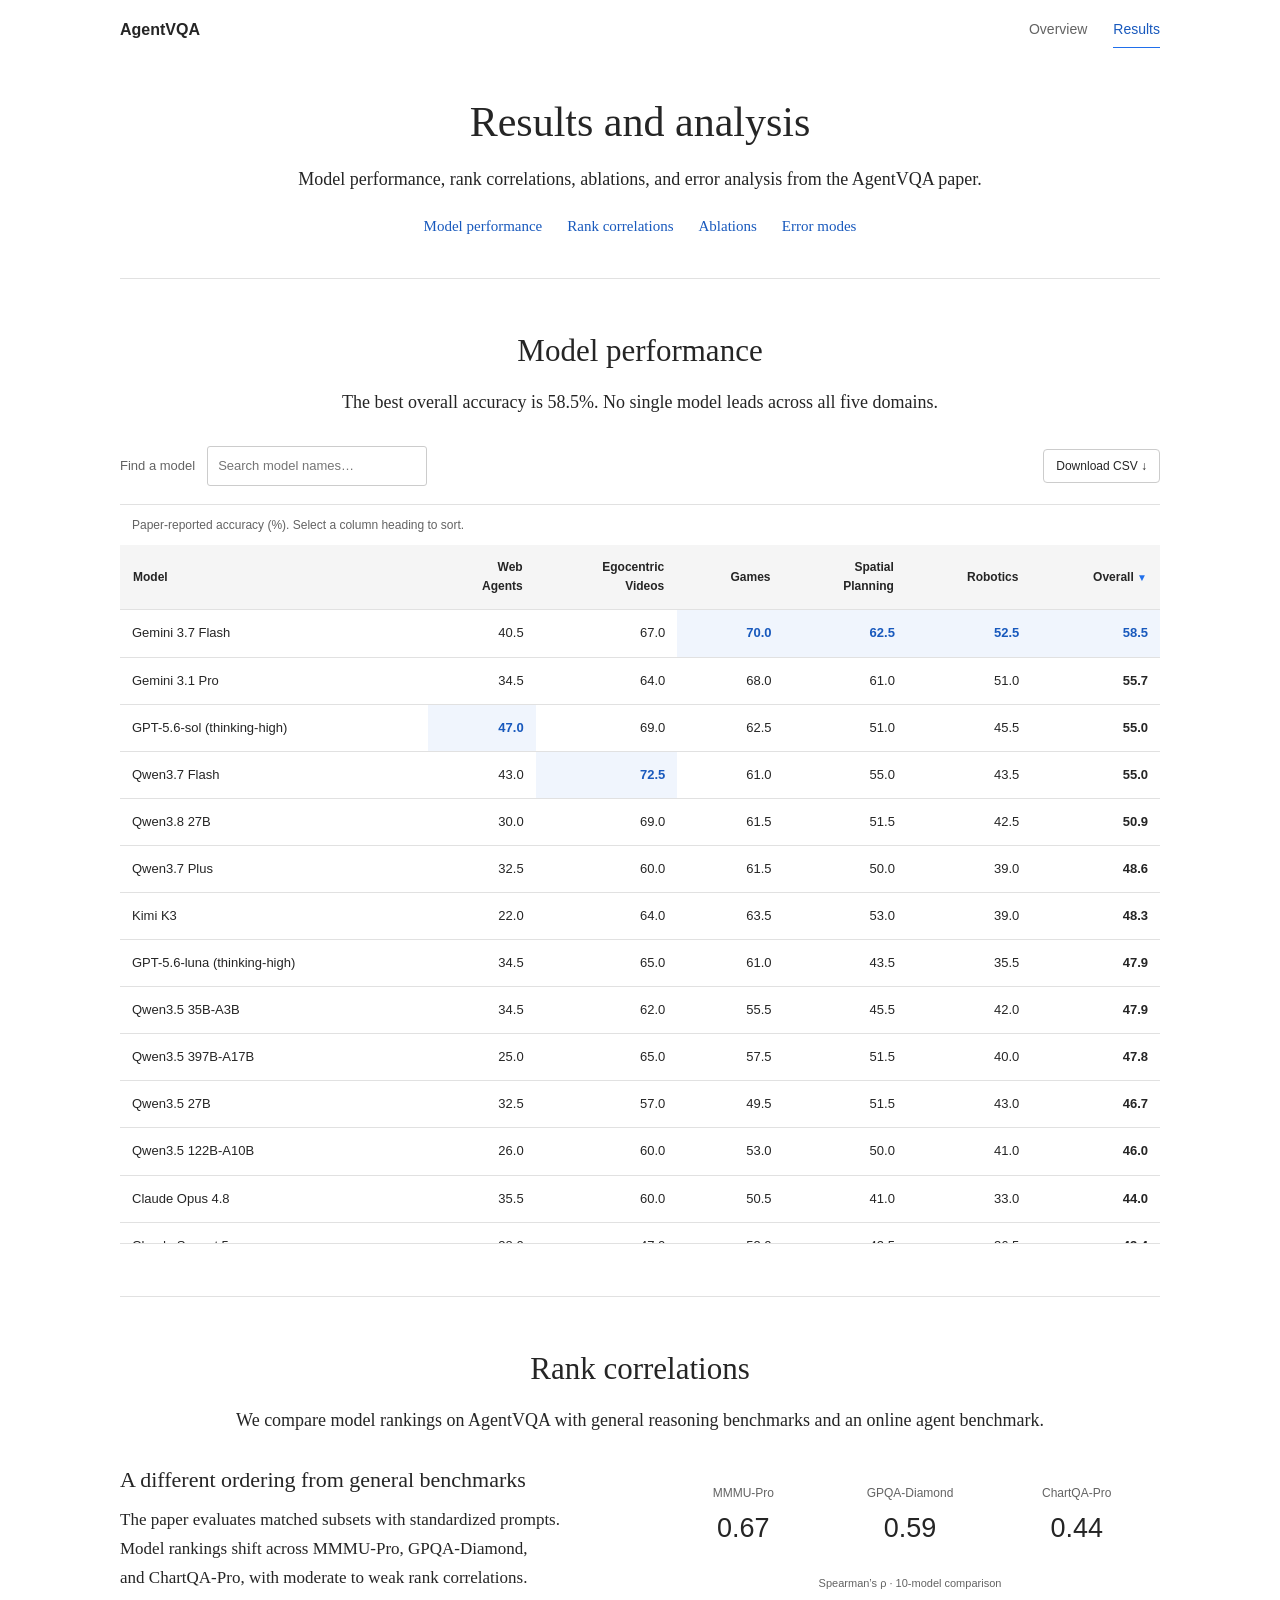
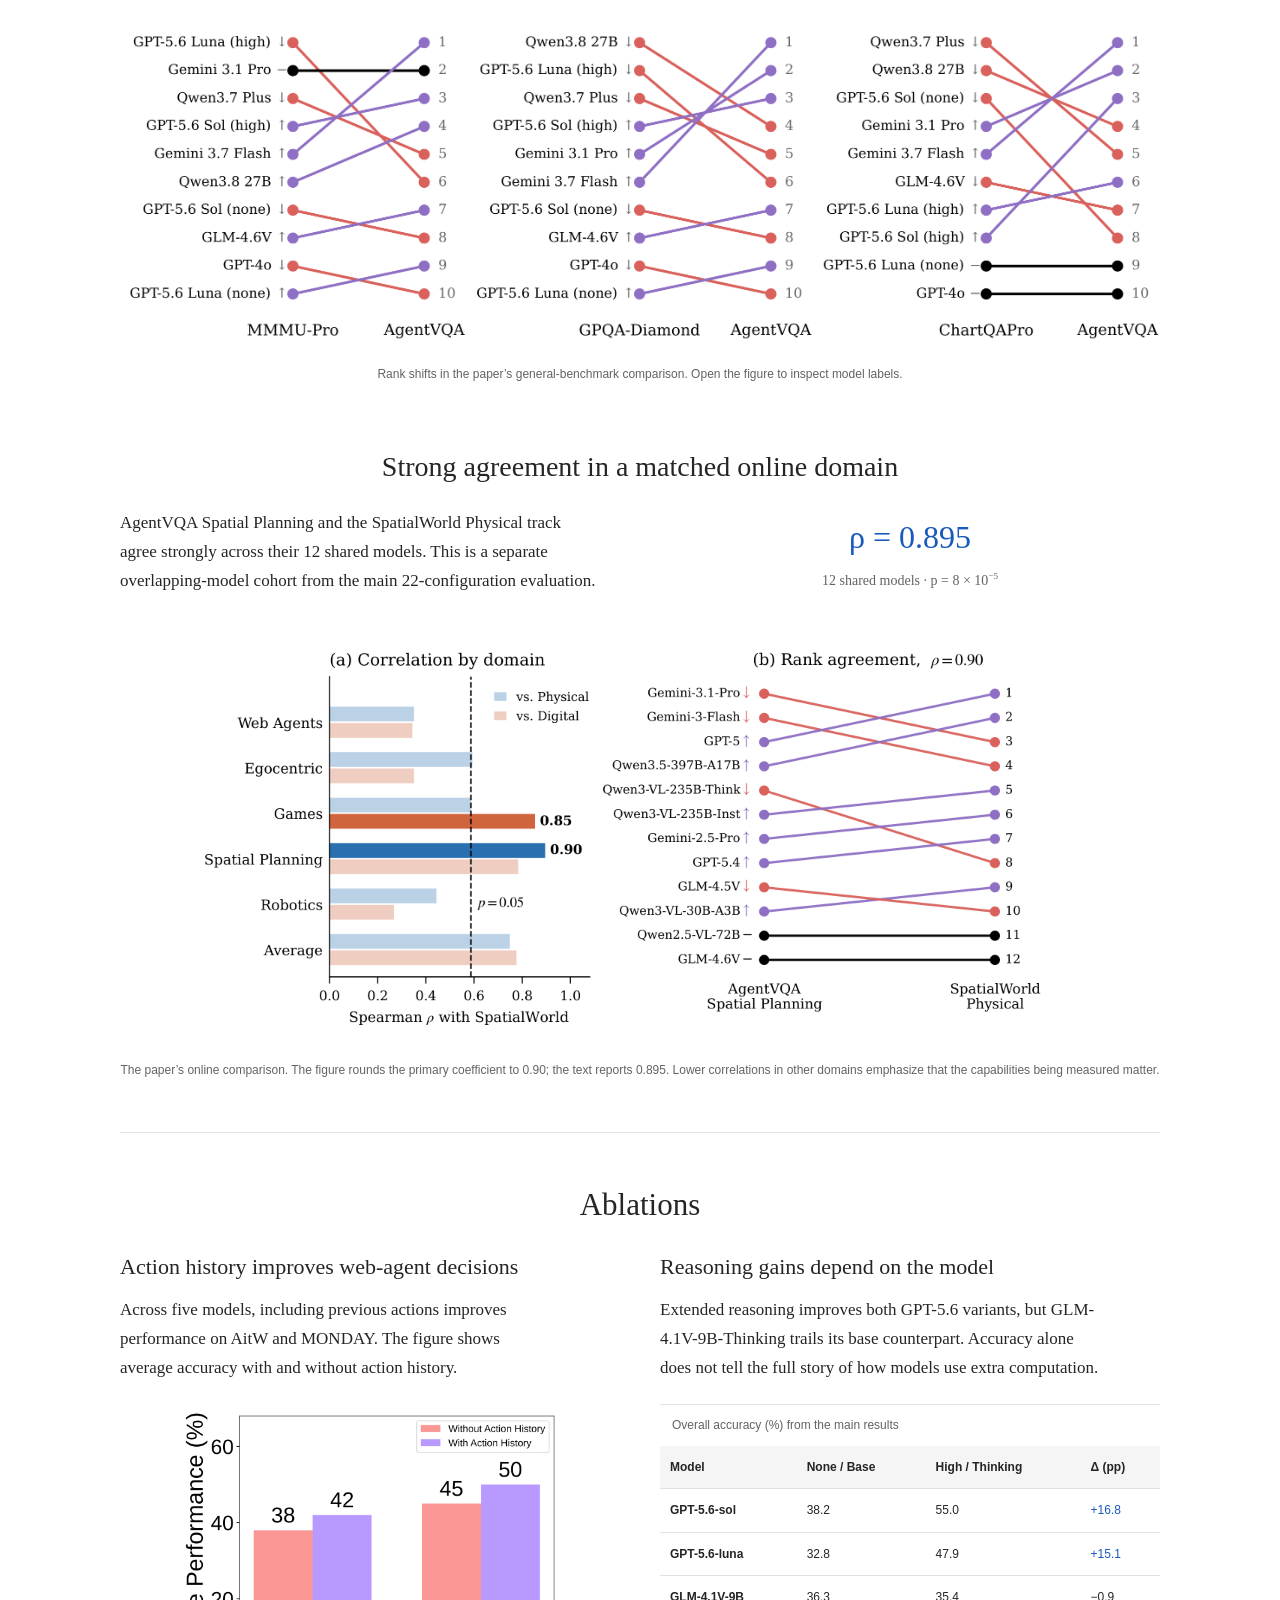
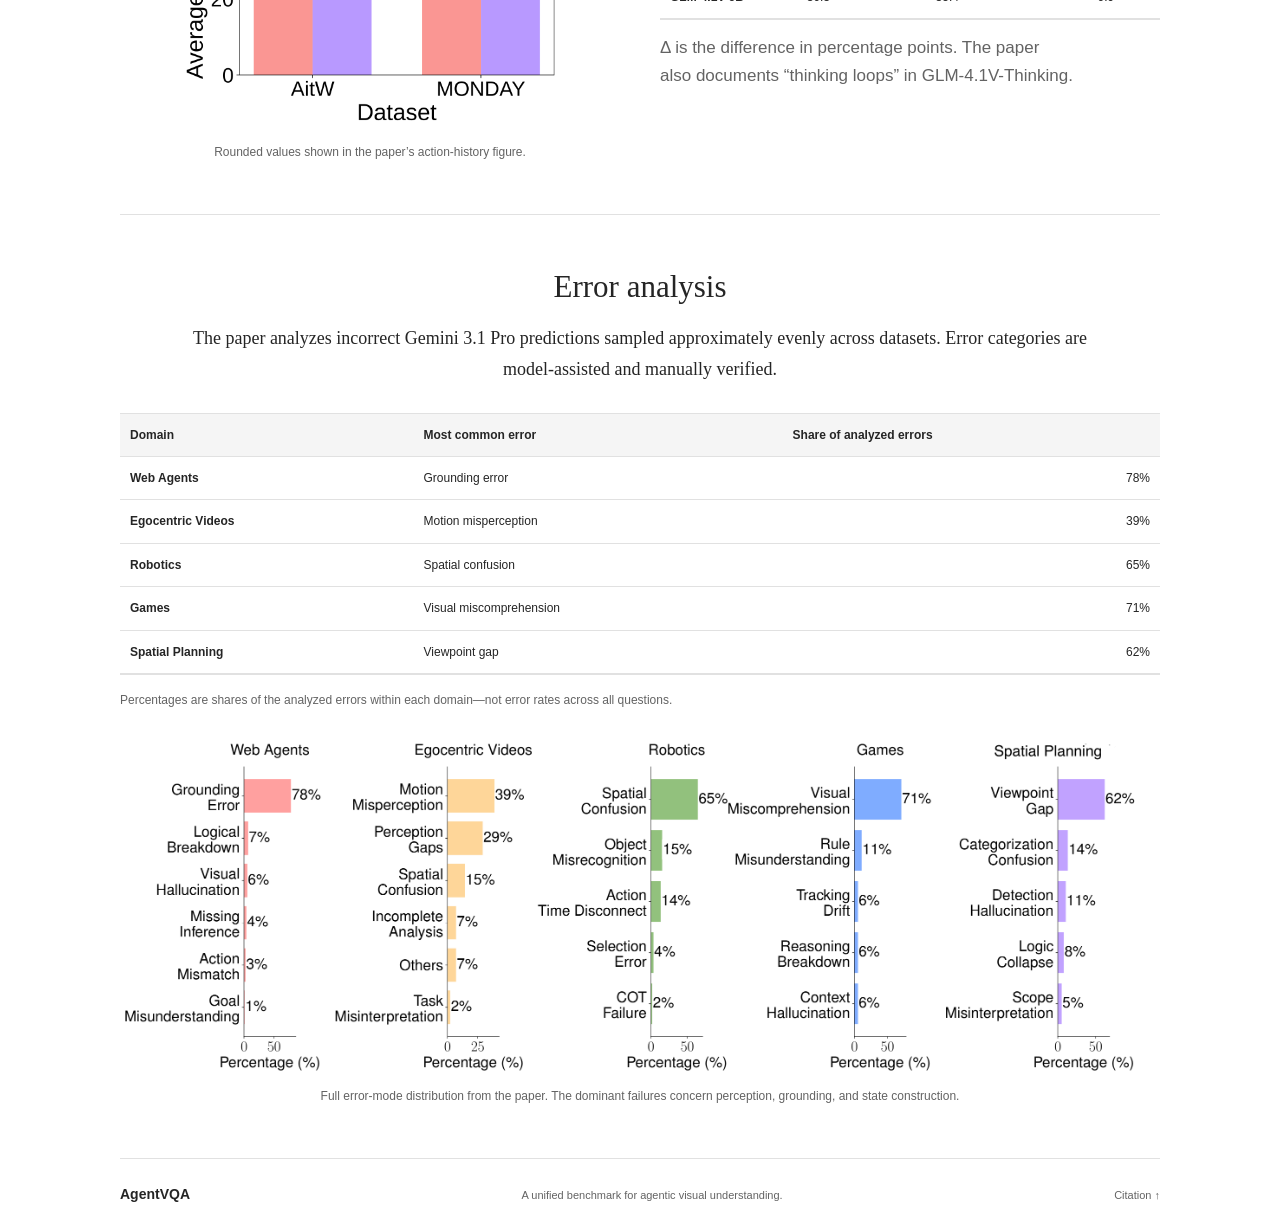
==== docs/results.html @ 4b20f1f4 "Add AgentVQA project website" ====
<!doctype html>
<html lang="en">
<head>
  <meta charset="utf-8">
  <meta name="viewport" content="width=device-width, initial-scale=1">
  <meta name="description" content="AgentVQA paper results: 22 model configurations, five domains, rank correlations with general and online benchmarks, action-history analysis, and error modes.">
  <meta name="theme-color" content="#206feb">
  <meta property="og:title" content="AgentVQA — Results & Analysis">
  <meta property="og:image" content="https://zlab-princeton.github.io/AgentVQA/assets/overview.png">
  <title>Results &amp; Analysis — AgentVQA</title>
  <link rel="canonical" href="https://zlab-princeton.github.io/AgentVQA/results.html">
  <link rel="icon" href="assets/favicon.svg" type="image/svg+xml">
  <link rel="stylesheet" href="styles.css?v=20261020-4">
  <script defer src="data.js?v=20261020-2"></script>
  <script defer src="site.js?v=20261020-2"></script>
</head>
<body>
  <a class="skip-link" href="#main">Skip to content</a>
  <header class="site-header"><div class="nav-shell"><a class="brand" href="./" aria-label="AgentVQA home">AgentVQA</a><nav aria-label="Main navigation"><a href="./">Overview</a><a href="results.html" aria-current="page">Results</a></nav></div></header>
  <main id="main">
    <section class="section-shell results-hero"><h1>Results and analysis</h1><p>Model performance, rank correlations, ablations, and error analysis from the AgentVQA paper.</p><div class="section-jumps"><a href="#performance">Model performance</a><a href="#correlations">Rank correlations</a><a href="#ablations">Ablations</a><a href="#error-modes">Error modes</a></div></section>

    <section id="performance" class="section-shell section-block" aria-labelledby="performance-title">
      <div class="section-heading centered-heading"><h2 id="performance-title">Model performance</h2><p>The best overall accuracy is 58.5%. No single model leads across <span class="text-tail">all five domains.</span></p></div>
      <div class="table-toolbar"><label for="model-search">Find a model <input type="search" id="model-search" placeholder="Search model names…" autocomplete="off"></label><a class="button small" href="assets/results.csv" download>Download CSV ↓</a></div>
      <div class="table-scroll" tabindex="0" role="region" aria-label="Model accuracy table, scroll to see all rows and columns"><table class="results-table"><caption>Paper-reported accuracy (%). Select a column heading to sort.</caption><thead><tr><th scope="col" data-column="model"><button type="button">Model <span class="sort-mark"></span></button></th><th scope="col" data-column="0"><button type="button">Web<br>Agents <span class="sort-mark"></span></button></th><th scope="col" data-column="1"><button type="button">Egocentric<br>Videos <span class="sort-mark"></span></button></th><th scope="col" data-column="2"><button type="button">Games <span class="sort-mark"></span></button></th><th scope="col" data-column="3"><button type="button">Spatial<br>Planning <span class="sort-mark"></span></button></th><th scope="col" data-column="4"><button type="button">Robotics <span class="sort-mark"></span></button></th><th scope="col" data-column="5"><button type="button">Overall <span class="sort-mark"></span></button></th></tr></thead><tbody id="results-body"></tbody></table></div>
      <noscript><p>Download the <a href="assets/results.csv">results CSV</a> to view every model score without JavaScript.</p></noscript>
    </section>

    <section id="correlations" class="tinted-section" aria-labelledby="correlation-title"><div class="section-shell section-block">
      <div class="section-heading centered-heading"><h2 id="correlation-title">Rank correlations</h2><p>We compare model rankings on AgentVQA with general reasoning benchmarks and an <span class="text-tail">online agent benchmark.</span></p></div>
      <div class="correlation-intro"><div><h3>A different ordering from general benchmarks</h3><p>The paper evaluates matched subsets with standardized prompts. Model rankings shift across MMMU-Pro, GPQA-Diamond, and ChartQA-Pro, with moderate to weak rank correlations.</p></div><div class="rho-cards"><div><span>MMMU-Pro</span><strong>0.67</strong></div><div><span>GPQA-Diamond</span><strong>0.59</strong></div><div><span>ChartQA-Pro</span><strong>0.44</strong></div><p>Spearman’s ρ · 10-model comparison</p></div></div>
      <figure class="figure-shell"><a href="assets/correlation-general.png" target="_blank" rel="noopener"><img src="assets/correlation-general.png" alt="Rank comparisons for ten models between AgentVQA and MMMU-Pro, GPQA-Diamond, and ChartQA-Pro." loading="lazy"></a><figcaption>Rank shifts in the paper’s general-benchmark comparison. Open the figure to inspect model labels.</figcaption></figure>
      <div class="online-heading"><h3>Strong agreement in a matched online domain</h3><div><p>AgentVQA Spatial Planning and the SpatialWorld Physical track agree strongly across their 12 shared models. This is a separate overlapping-model cohort from the main 22-configuration evaluation.</p></div><div class="online-stat"><strong>ρ = 0.895</strong><span>12 shared models · p = 8 × 10<sup>−5</sup></span></div></div>
      <figure class="figure-shell online-figure"><a href="assets/correlation-online.png" target="_blank" rel="noopener"><img src="assets/correlation-online.png" alt="Correlations between AgentVQA domains and SpatialWorld Physical and Digital tracks, with model ranks for the matched spatial-planning comparison." loading="lazy"></a><figcaption>The paper’s online comparison. The figure rounds the primary coefficient to 0.90; the text reports 0.895. Lower correlations in other domains emphasize that the capabilities being measured matter.</figcaption></figure>
    </div></section>

    <section id="ablations" class="section-shell section-block" aria-labelledby="ablation-title">
      <div class="section-heading"><h2 id="ablation-title">Ablations</h2></div>
      <div class="ablation-grid"><article><h3>Action history improves web-agent decisions</h3><p>Across five models, including previous actions improves performance on AitW and MONDAY. The figure shows average accuracy with and without action history.</p><figure class="figure-shell history-figure"><a href="assets/action-history.png" target="_blank" rel="noopener"><img src="assets/action-history.png" alt="Action-history ablation: AitW rises from 38 to 42 percent, and MONDAY from 45 to 50 percent, as rounded in the paper figure." loading="lazy"></a><figcaption>Rounded values shown in the paper’s action-history figure.</figcaption></figure></article><article><h3>Reasoning gains depend on the model</h3><p>Extended reasoning improves both GPT-5.6 variants, but GLM-4.1V-9B-Thinking trails its base counterpart. Accuracy alone does not tell the full story of how models use extra computation.</p><div class="table-scroll"><table class="compact-table"><caption>Overall accuracy (%) from the main results</caption><thead><tr><th>Model</th><th>None / Base</th><th>High / Thinking</th><th>Δ (pp)</th></tr></thead><tbody><tr><th>GPT-5.6-sol</th><td>38.2</td><td>55.0</td><td class="delta">+16.8</td></tr><tr><th>GPT-5.6-luna</th><td>32.8</td><td>47.9</td><td class="delta">+15.1</td></tr><tr><th>GLM-4.1V-9B</th><td>36.3</td><td>35.4</td><td>−0.9</td></tr></tbody></table></div><p class="small-note">Δ is the difference in percentage points. The paper also documents “thinking loops” in GLM-4.1V-Thinking.</p></article></div>
    </section>

    <section id="error-modes" class="tinted-section" aria-labelledby="errors-title"><div class="section-shell section-block">
      <div class="section-heading centered-heading"><h2 id="errors-title">Error analysis</h2><p>The paper analyzes incorrect Gemini 3.1 Pro predictions sampled approximately evenly across datasets. Error categories are <span class="text-tail">model-assisted and manually verified.</span></p></div>
      <div class="table-scroll" tabindex="0" role="region" aria-label="Dominant error categories by domain"><table class="compact-table error-table"><thead><tr><th scope="col">Domain</th><th scope="col">Most common error</th><th scope="col">Share of analyzed errors</th></tr></thead><tbody><tr><th scope="row">Web Agents</th><td>Grounding error</td><td>78%</td></tr><tr><th scope="row">Egocentric Videos</th><td>Motion misperception</td><td>39%</td></tr><tr><th scope="row">Robotics</th><td>Spatial confusion</td><td>65%</td></tr><tr><th scope="row">Games</th><td>Visual miscomprehension</td><td>71%</td></tr><tr><th scope="row">Spatial Planning</th><td>Viewpoint gap</td><td>62%</td></tr></tbody></table></div>
      <p class="small-note">Percentages are shares of the analyzed errors within each domain—not error rates across all questions.</p>
      <figure class="figure-shell"><a href="assets/errors.png" target="_blank" rel="noopener"><img src="assets/errors.png" alt="Paper distribution of error categories across Web Agents, Egocentric Videos, Robotics, Games, and Spatial Planning." loading="lazy"></a><figcaption>Full error-mode distribution from the paper. The dominant failures concern perception, grounding, and state construction.</figcaption></figure>
    </div></section>
  </main>
  <footer class="site-footer section-shell"><a class="brand" href="./">AgentVQA</a><p>A unified benchmark for agentic visual understanding.</p><a href="./#citation-title">Citation ↑</a></footer>
</body>
</html>
---- docs/styles.css ----
:root {
  --blue: #206feb;
  --blue-dark: #1859bd;
  --text: #252525;
  --muted: #636363;
  --line: #e1e1e1;
  --pale: #f7f7f7;
  --sans: -apple-system, BlinkMacSystemFont, "Segoe UI", Arial, sans-serif;
  font-family: Georgia, "Times New Roman", serif;
  color: var(--text);
  background: #fff;
  font-synthesis: none;
}
* { box-sizing: border-box; }
html { scroll-behavior: smooth; scroll-padding-top: 24px; }
body { margin: 0; font-size: 18px; line-height: 1.7; }
h1, h2, h3, p, figure { margin: 0; }
h1, h2, h3 { line-height: 1.3; font-weight: 500; }
h1, h2, h3, figcaption { text-wrap: balance; }
p, li, .option-text { text-wrap: pretty; }
.results-hero > p, .correlation-intro p, .online-heading p, .ablation-grid article > p { text-wrap: balance; }
.section-heading > p, .curation-note, .findings-list li { text-wrap: wrap; }
.text-tail { display: inline-block; max-width: 100%; text-wrap: balance; }
h2 { font-size: 31px; }
h3 { font-size: 22px; }
a { color: var(--blue-dark); text-decoration: none; }
a:hover { text-decoration: underline; text-underline-offset: 3px; }
img { display: block; max-width: 100%; height: auto; }
button, input { font: inherit; }
button { cursor: pointer; }
button, input, .button, .site-header, .stats-rail, .example-shell, .domain-controls, .site-footer, table, .small-note, figcaption { font-family: var(--sans); }
button:focus-visible, a:focus-visible, input:focus-visible, summary:focus-visible, [tabindex]:focus-visible { outline: 2px solid var(--blue); outline-offset: 4px; }
sup { font-size: .65em; line-height: 0; }
::selection { background: #dce9fc; }
.section-shell, .nav-shell { width: min(1040px, calc(100% - 48px)); margin-inline: auto; }
.section-block { padding-block: 52px; border-top: 1px solid var(--line); }
.site-header { background: white; }
.nav-shell { height: 60px; display: flex; align-items: center; justify-content: space-between; }
.brand { color: var(--text); font-size: 16px; font-weight: 600; }
nav { display: flex; gap: 26px; }
nav a { color: var(--muted); font-size: 14px; padding-block: 6px; }
nav a[aria-current="page"] { color: var(--blue-dark); border-bottom: 1px solid var(--blue); }
.skip-link { position: fixed; z-index: 100; top: -100px; left: 16px; padding: 8px 16px; background: white; border: 1px solid var(--blue); }
.skip-link:focus { top: 12px; }
.hero { padding-top: 28px; text-align: center; }
.hero h1 { color: var(--blue); font-size: 56px; font-weight: 600; letter-spacing: -.025em; }
.tagline { margin: 10px auto 25px; font-size: 31px; line-height: 1.35; }
.authors { font-size: 18px; }
.authors span, .affiliations span { margin-inline: 9px; color: #999; }
.authors .author-name { display: inline-block; margin: 0; color: var(--text); white-space: nowrap; }
.affiliations { margin-top: 10px; font-size: 15px; color: var(--muted); }
.author-note { margin-top: 5px; font-size: 13px; color: var(--muted); }
.project-links { display: flex; flex-wrap: wrap; justify-content: center; gap: 12px; margin: 25px 0 34px; }
.button { display: inline-flex; align-items: center; justify-content: center; gap: 8px; min-height: 38px; padding: 7px 16px; border: 1px solid #ccc; border-radius: 4px; background: white; color: var(--text); font-size: 14px; line-height: 1.5; }
.button:hover { background: var(--pale); border-color: #aaa; text-decoration: none; }
.button svg { width: 17px; height: 17px; fill: none; stroke: currentColor; stroke-width: 1.6; stroke-linecap: round; stroke-linejoin: round; }
.button.small { min-height: 34px; padding: 6px 12px; font-size: 12px; }
.stats-rail { display: grid; grid-template-columns: repeat(5, minmax(max-content, 1fr)); overflow-x: auto; scrollbar-width: thin; border-block: 1px solid var(--line); padding-block: 20px; }
.stats-rail > div { padding-inline: 15px; }
.stats-rail > div + div { border-left: 1px solid var(--line); }
.stats-rail strong, .stats-rail span, .stats-rail small { display: block; white-space: nowrap; }
.stats-rail strong { font-size: 27px; line-height: 1.3; font-weight: 600; }
.stats-rail span { margin-top: 5px; font-size: 11px; color: var(--muted); }
.accuracy-stat strong { color: var(--blue); }
.accuracy-stat small { margin-top: 3px; font-size: 10px; color: var(--muted); }
.section-heading { margin: 0 0 28px; }
.section-heading h2 { text-align: center; }
.section-heading > p { margin-top: 16px; }
.centered-heading > p { width: 100%; max-width: none; text-align: center; }
.overview-section { border-top: 0; }
.overview-copy { max-width: 880px; margin-inline: auto; }
.overview-copy p + p { margin-top: 18px; }
.figure-shell { margin-top: 28px; }
.figure-shell > a { display: block; }
.figure-shell img { width: 100%; }
.distribution-figure { max-width: 680px; margin: 30px auto 0; }
.pipeline-figure { max-width: 860px; margin-inline: auto; }
figcaption { margin-top: 12px; color: var(--muted); font-size: 12px; line-height: 1.6; text-align: center; }
.paper-details { margin-top: 26px; border-top: 1px solid var(--line); }
.paper-details summary { display: flex; align-items: center; justify-content: space-between; cursor: pointer; padding-block: 14px; font-size: 15px; color: var(--blue-dark); list-style: none; }
.paper-details summary::-webkit-details-marker { display: none; }
.paper-details summary span { font-family: var(--sans); font-size: 22px; font-weight: 400; }
.paper-details[open] summary span { transform: rotate(45deg); }
.paper-details > figure { padding-block: 12px; }
.domain-controls { display: flex; flex-wrap: wrap; gap: 4px 12px; border-bottom: 1px solid var(--line); margin-bottom: 18px; }
.domain-controls button { display: inline-flex; align-items: center; gap: 7px; padding: 10px 6px; border: 0; border-bottom: 2px solid transparent; background: white; color: var(--muted); font-size: 14px; }
.domain-controls button[aria-selected="true"] { color: var(--domain-ink); border-bottom-color: var(--domain-color); }
.domain-controls button:hover { color: var(--domain-ink); }
.domain-dot { width: 6px; height: 6px; border-radius: 50%; background: var(--domain-color); }
.example-shell { border: 1px solid var(--line); border-radius: 4px; background: white; }
.example-topline { display: flex; justify-content: space-between; align-items: center; gap: 12px; padding: 14px 22px; border-bottom: 1px solid var(--line); }
.sample-subset { font-size: 14px; font-weight: 600; color: var(--domain-ink); }
.sample-index { font-size: 12px; color: var(--muted); margin-left: 10px; }
.sample-navigation { display: flex; align-items: center; gap: 12px; color: var(--muted); font-size: 12px; }
.icon-button { width: 34px; height: 34px; padding: 0; border: 1px solid #d6d6d6; border-radius: 3px; color: var(--text); background: white; line-height: 1; }
.icon-button:hover { background: var(--pale); }
.example-grid { display: grid; grid-template-columns: 1fr 1fr; }
.example-visual { min-width: 0; padding: 24px; border-right: 1px solid var(--line); }
.sample-media { --media-height: 430px; display: grid; gap: 14px; min-height: 300px; align-items: center; align-content: center; justify-items: center; }
.sample-media figure, .sample-media a { display: block; width: 100%; min-width: 0; }
.sample-media img { width: 100%; max-height: 430px; object-fit: contain; }
.sample-media.multiple:has(figure:nth-child(3)) { grid-template-columns: 1fr 1fr; }
.sample-media.multiple img { max-height: 270px; }
.sample-media video { width: 100%; max-height: 450px; background: #161616; }
.coordinate-image { position: relative; display: block; width: 100%; max-width: calc(var(--media-height) * var(--image-ratio, 1)); margin-inline: auto; }
.coordinate-overlay { position: absolute; inset: 0; pointer-events: none; }
.coordinate-marker { position: absolute; width: 24px; height: 30px; transform: translate(-50%, -100%); color: #d92d38; }
.coordinate-marker.is-correct { color: #168447; }
.coordinate-marker svg { display: block; width: 100%; height: 100%; overflow: visible; transform-origin: 50% 100%; }
.coordinate-marker path { fill: currentColor; stroke: white; stroke-width: 1.4; stroke-linejoin: round; }
.coordinate-marker text { fill: white; font: 700 12px var(--sans); text-anchor: middle; }
.coordinate-dot { width: 6px; height: 6px; transform: translate(-50%, -50%); border: 1px solid white; border-radius: 50%; background: currentColor; }
.coordinate-region { position: absolute; border: 1px dashed #526478; pointer-events: none; }
.coordinate-detail { margin-top: 4px; }
.coordinate-detail .coordinate-image { max-width: 220px; }
.coordinate-crop { display: block; width: 100%; height: auto; }
.image-label { margin-top: 5px; font-size: 11px; }
.media-caption { margin-top: 18px; color: var(--muted); text-align: center; font-size: 11px; text-wrap: balance; }
.example-content { min-width: 0; padding: 24px; }
.sample-kind { margin-bottom: 14px; color: var(--muted); font-size: 12px; line-height: 1.6; }
.example-content h3 { font-size: 16px; line-height: 1.65; font-weight: 500; white-space: pre-wrap; overflow-wrap: anywhere; }
.sample-context { margin-bottom: 16px; padding-left: 12px; border-left: 2px solid var(--line); color: var(--muted); font-size: 12px; white-space: pre-wrap; }
.sample-context strong { color: var(--text); font-weight: 600; }
.sample-context p { margin-top: 4px; }
.sample-options { display: grid; gap: 7px; margin-top: 20px; }
.option { display: flex; align-items: start; gap: 9px; width: 100%; padding: 10px 12px; border: 1px solid var(--line); border-radius: 3px; font-size: 13px; line-height: 1.5; }
.option-letter { flex: 0 0 21px; width: 21px; line-height: 24px; font-weight: 600; color: var(--muted); }
.option-body { flex: 1; min-width: 0; overflow-wrap: anywhere; }
.option.correct { border-color: var(--domain-color); background: var(--domain-tint); }
.option.correct .option-letter { color: var(--domain-ink); }
.gold-label { display: block; margin-top: 4px; color: var(--domain-ink); font-size: 10px; font-weight: 600; }
.option-predictions { display: flex; flex-wrap: wrap; justify-content: end; gap: 4px; max-width: 60px; flex-shrink: 0; }
.model-badge { position: relative; display: grid; place-items: center; width: 26px; height: 26px; padding: 3px; cursor: help; }
.model-icon { width: 19px; height: 19px; object-fit: contain; }
.model-tooltip { position: absolute; z-index: 25; bottom: calc(100% + 6px); right: -5px; width: max-content; max-width: 210px; padding: 6px 9px; background: #303030; color: white; font-size: 10px; line-height: 1.6; opacity: 0; visibility: hidden; pointer-events: none; }
.model-badge:hover .model-tooltip, .model-badge:focus .model-tooltip { opacity: 1; visibility: visible; }
.answer-actions { display: flex; flex-wrap: wrap; justify-content: space-between; align-items: center; gap: 12px; margin-top: 20px; }
.answer-actions .button, .text-link { font-size: 12px; }
.answer-feedback { min-height: 22px; margin-top: 12px; font-size: 12px; color: var(--muted); }
.prediction-legend { display: flex; flex-wrap: wrap; align-items: center; gap: 12px 20px; border-top: 1px solid var(--line); padding: 16px 22px; }
.prediction-legend > p { font-size: 11px; color: var(--muted); }
#model-legend { display: flex; flex-wrap: wrap; gap: 10px 22px; }
.legend-model { display: inline-flex; align-items: center; gap: 7px; color: var(--muted); font-size: 11px; }
.legend-model .model-icon { width: 17px; height: 17px; }
.gallery-stage { width: 100%; }
.gallery-controls { display: flex; align-items: center; justify-content: center; gap: 18px; font-size: 12px; color: var(--muted); }
.gallery-thumbnails { display: flex; gap: 8px; max-width: 100%; overflow-x: auto; padding: 4px; }
.gallery-thumbnails button { padding: 2px; width: 78px; flex: 0 0 78px; background: white; border: 1px solid transparent; }
.gallery-thumbnails button[aria-pressed="true"] { border-color: var(--domain-color); }
.gallery-thumbnails button img { width: 100%; height: 50px; object-fit: cover; }
.gallery-thumbnails button span { display: block; font-size: 10px; color: var(--muted); }
.game-context { margin-bottom: 16px; padding-bottom: 12px; border-bottom: 1px solid var(--line); }
.game-context summary { cursor: pointer; font-size: 12px; color: var(--domain-ink); }
.game-context p { margin-top: 10px; font-size: 12px; color: var(--muted); white-space: pre-wrap; }
.small-note { margin-top: 16px; color: var(--muted); font-size: 12px; line-height: 1.6; }
.curation-note { margin: 24px 0 0; }
.findings-list { margin: 0; padding-left: 22px; }
.findings-list li + li { margin-top: 13px; }
.citation-shell { position: relative; padding: 45px 22px 22px; background: var(--pale); border-radius: 3px; }
.citation-shell pre { margin: 0; overflow-x: auto; font-family: "SFMono-Regular", Consolas, "Liberation Mono", monospace; font-size: 12px; line-height: 1.8; }
.copy-button { position: absolute; right: 12px; top: 10px; padding: 4px 8px; border: 1px solid #d6d6d6; border-radius: 3px; background: white; color: var(--muted); font-size: 11px; }
.site-footer { display: flex; align-items: center; justify-content: space-between; gap: 20px; border-top: 1px solid var(--line); padding-block: 24px; }
.site-footer p, .site-footer > a:last-child { color: var(--muted); font-size: 11px; }
.site-footer .brand { font-size: 14px; }
.results-hero { padding-block: 35px 38px; text-align: center; }
.results-hero h1 { font-size: 42px; }
.results-hero > p { margin-top: 14px; }
.section-jumps { display: flex; flex-wrap: wrap; justify-content: center; gap: 12px 25px; margin-top: 20px; font-size: 15px; }
.table-toolbar { display: flex; justify-content: space-between; align-items: center; gap: 20px; margin-bottom: 18px; font-family: var(--sans); }
.table-toolbar label { display: flex; align-items: center; gap: 12px; font-size: 13px; color: var(--muted); }
input[type="search"] { min-width: 220px; padding: 8px 10px; border: 1px solid #ccc; border-radius: 3px; background: white; color: var(--text); font-size: 13px; }
.table-scroll { overflow: auto; border-block: 1px solid var(--line); }
#performance > .table-scroll { max-height: 740px; }
table { width: 100%; border-collapse: separate; border-spacing: 0; font-variant-numeric: tabular-nums; }
caption { padding: 10px 12px; text-align: left; color: var(--muted); font-size: 12px; }
.results-table th { position: sticky; top: 0; z-index: 1; background: #f5f5f5; }
.results-table th button { width: 100%; padding: 12px; border: none; background: transparent; color: var(--text); font-size: 12px; line-height: 1.6; font-weight: 600; text-align: right; white-space: nowrap; }
.results-table th:first-child button { text-align: left; }
.sort-mark { font-size: 10px; color: var(--blue); }
.results-table td { padding: 12px; text-align: right; font-size: 13px; white-space: nowrap; border-top: 1px solid var(--line); }
.results-table td:first-child { text-align: left; }
.results-table td:last-child { font-weight: 600; }
.results-table tr:hover td { background: #fafafa; }
.results-table td.best { color: var(--blue-dark); font-weight: 700; background: #f0f5fd; }
.correlation-intro, .online-heading { display: grid; grid-template-columns: 1fr 1fr; gap: 40px; align-items: center; margin-block: 30px; }
.correlation-intro p, .online-heading p { margin-top: 12px; font-size: 17px; }
.rho-cards { display: grid; grid-template-columns: repeat(3, 1fr); font-family: var(--sans); text-align: center; }
.rho-cards > div { padding: 10px; }
.rho-cards span { font-size: 12px; color: var(--muted); }
.rho-cards strong { display: block; font-size: 27px; font-weight: 500; }
.rho-cards p { grid-column: 1 / -1; font-size: 11px; color: var(--muted); }
.online-heading { margin-top: 64px; row-gap: 24px; }
.online-heading > h3 { grid-column: 1 / -1; text-align: center; font-size: 28px; }
.online-heading p { margin-top: 0; }
.online-stat { text-align: center; }
.online-stat strong { display: block; color: var(--blue-dark); font-size: 32px; font-weight: 500; }
.online-stat span { font-size: 14px; color: var(--muted); }
.online-figure img { max-width: 900px; margin-inline: auto; }
.ablation-grid { display: grid; grid-template-columns: 1fr 1fr; gap: 40px; }
.ablation-grid > article { min-width: 0; }
.ablation-grid > article > p { font-size: 17px; margin-block: 14px 22px; }
.history-figure img { max-width: 380px; margin-inline: auto; }
.compact-table th, .compact-table td { padding: 11px 10px; font-size: 12px; text-align: left; border-bottom: 1px solid var(--line); white-space: nowrap; }
.compact-table th { font-weight: 600; }
.compact-table thead { background: #f5f5f5; }
.error-table td:last-child { text-align: right; }
.delta { color: var(--blue-dark); }
#error-modes .figure-shell { margin-top: 30px; }
@media (max-width: 850px) {
  .example-grid { grid-template-columns: 1fr; }
  .example-visual { border-right: 0; border-bottom: 1px solid var(--line); }
  .sample-media { --media-height: 390px; min-height: 240px; }
  .sample-media.multiple { grid-template-columns: 1fr 1fr; }
  .sample-media img, .sample-media video { max-height: 390px; }
  .correlation-intro, .online-heading, .ablation-grid { gap: 25px; }
}
@media (max-width: 640px) {
  body { font-size: 17px; }
  .section-shell, .nav-shell { width: calc(100% - 32px); }
  .nav-shell { height: 52px; }
  .brand { font-size: 14px; }
  nav { gap: 20px; }
  nav a { font-size: 13px; }
  .hero { padding-top: 24px; }
  .hero h1 { font-size: 44px; }
  .tagline { margin-top: 8px; font-size: 25px; }
  .authors { font-size: 15px; line-height: 1.9; }
  .authors span, .affiliations span { margin-inline: 4px; }
  .affiliations { font-size: 13px; }
  .author-note { font-size: 11px; }
  .project-links { gap: 10px; margin-block: 22px 28px; }
  .project-links .button { padding-inline: 13px; font-size: 13px; }
  .stats-rail > div { padding-inline: 14px; }
  .stats-rail strong { font-size: 25px; }
  .stats-rail span { font-size: 10px; }
  .section-block { padding-block: 36px; }
  h2 { font-size: 27px; }
  h3 { font-size: 21px; }
  .domain-controls { gap: 3px 9px; }
  .domain-controls button { font-size: 12px; padding-inline: 3px; }
  .example-topline { padding: 12px; gap: 8px; }
  .sample-subset { font-size: 12px; }
  .sample-index { font-size: 10px; margin-left: 7px; }
  .sample-navigation { gap: 7px; font-size: 11px; }
  .icon-button { width: 30px; height: 30px; }
  .example-visual, .example-content { padding: 18px 14px; }
  .sample-media { min-height: 210px; }
  .sample-media.multiple { grid-template-columns: 1fr; }
  .sample-media.multiple:has(figure:nth-child(3)) { grid-template-columns: 1fr 1fr; }
  .example-content h3 { font-size: 15px; }
  .option { padding: 9px 8px; gap: 6px; font-size: 12px; }
  .option-predictions { max-width: 52px; }
  .model-badge { width: 24px; height: 24px; }
  .model-icon { width: 17px; height: 17px; }
  .prediction-legend { padding: 14px; }
  #model-legend { gap: 9px 14px; }
  .legend-model { font-size: 10px; }
  .citation-shell { padding-inline: 14px; }
  .citation-shell pre { font-size: 11px; }
  .site-footer { flex-direction: column; align-items: start; gap: 9px; }
  .results-hero { padding-block: 30px; }
  .results-hero h1 { font-size: 34px; }
  .section-jumps { gap: 8px 18px; font-size: 14px; }
  .table-toolbar { gap: 10px; align-items: end; }
  .table-toolbar label { display: block; min-width: 0; flex: 1; font-size: 12px; }
  input[type="search"] { min-width: 0; width: 100%; margin-top: 6px; }
  .table-toolbar .button { padding-inline: 9px; font-size: 11px; }
  .correlation-intro, .online-heading, .ablation-grid { grid-template-columns: 1fr; }
  .online-heading { margin-top: 48px; }
  .online-heading > h3 { font-size: 24px; }
  .online-stat { text-align: left; }
}
@media (prefers-reduced-motion: reduce) { html { scroll-behavior: auto; } }
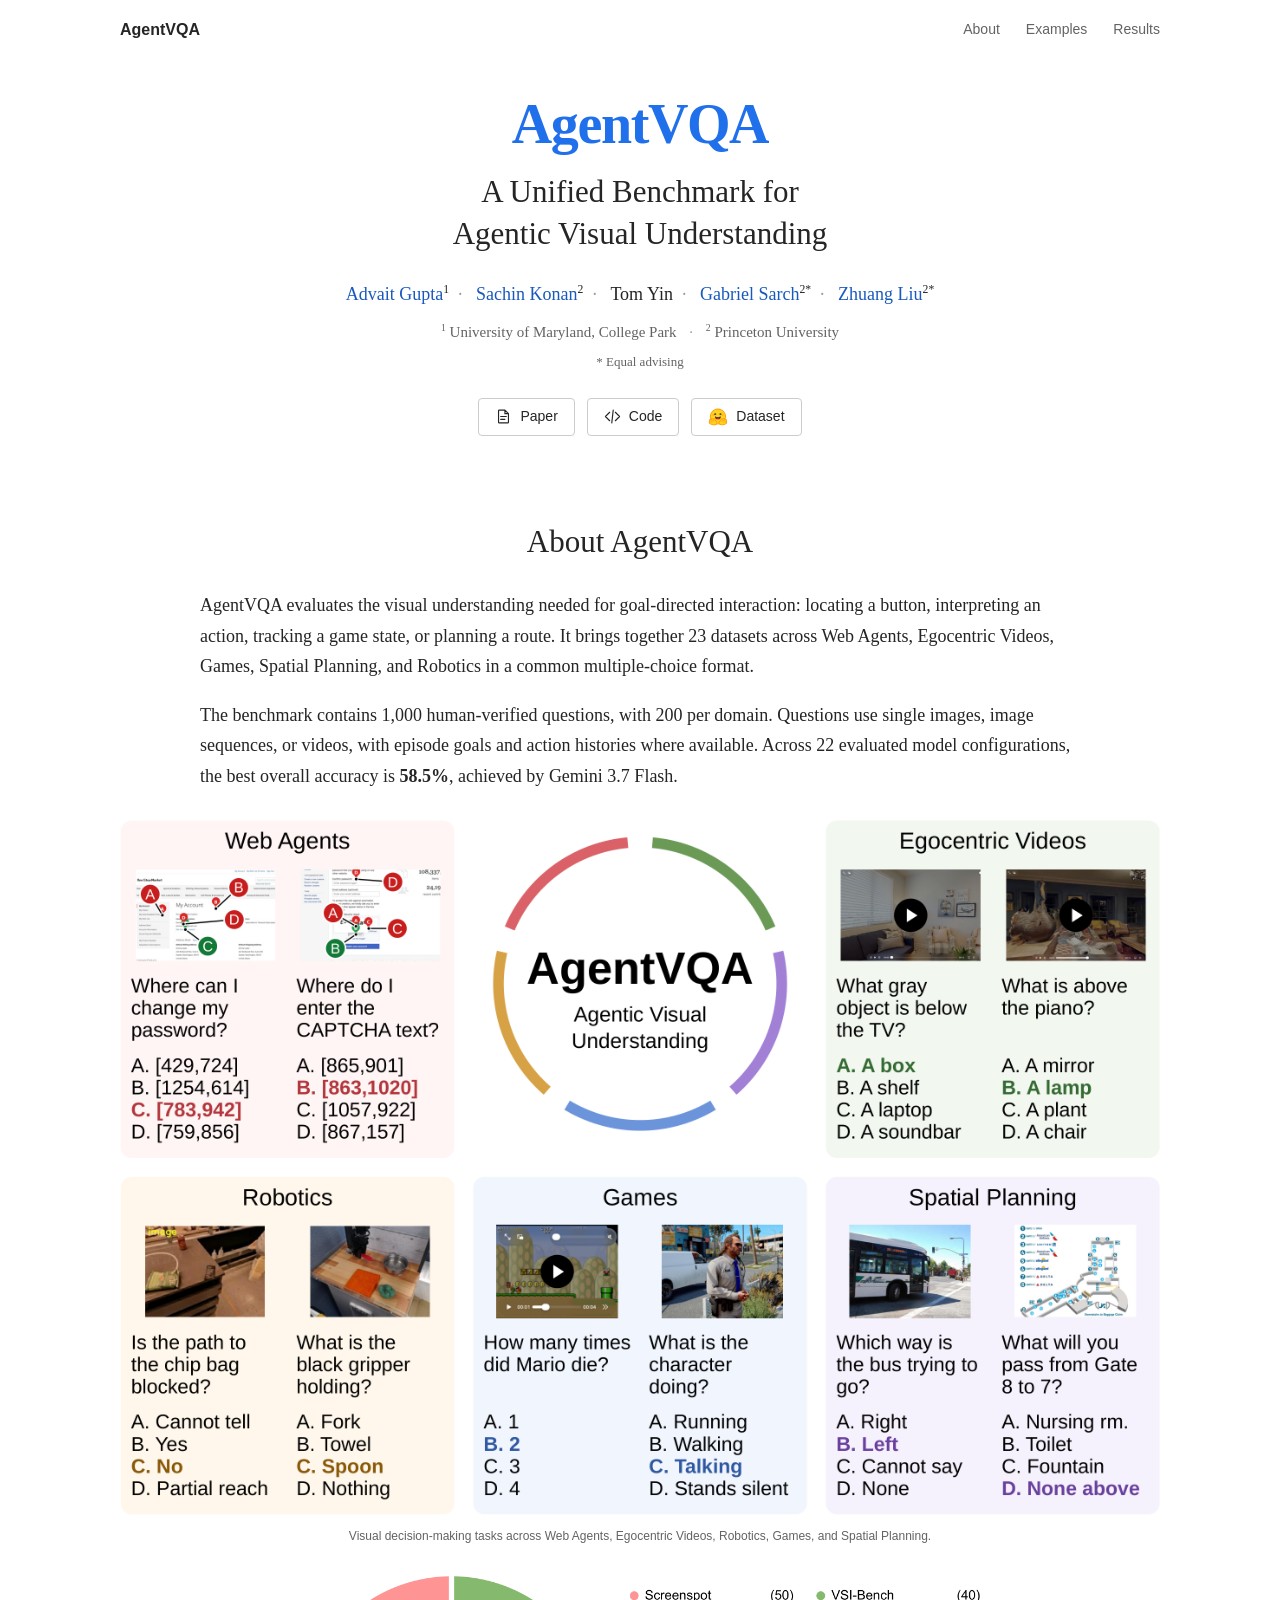
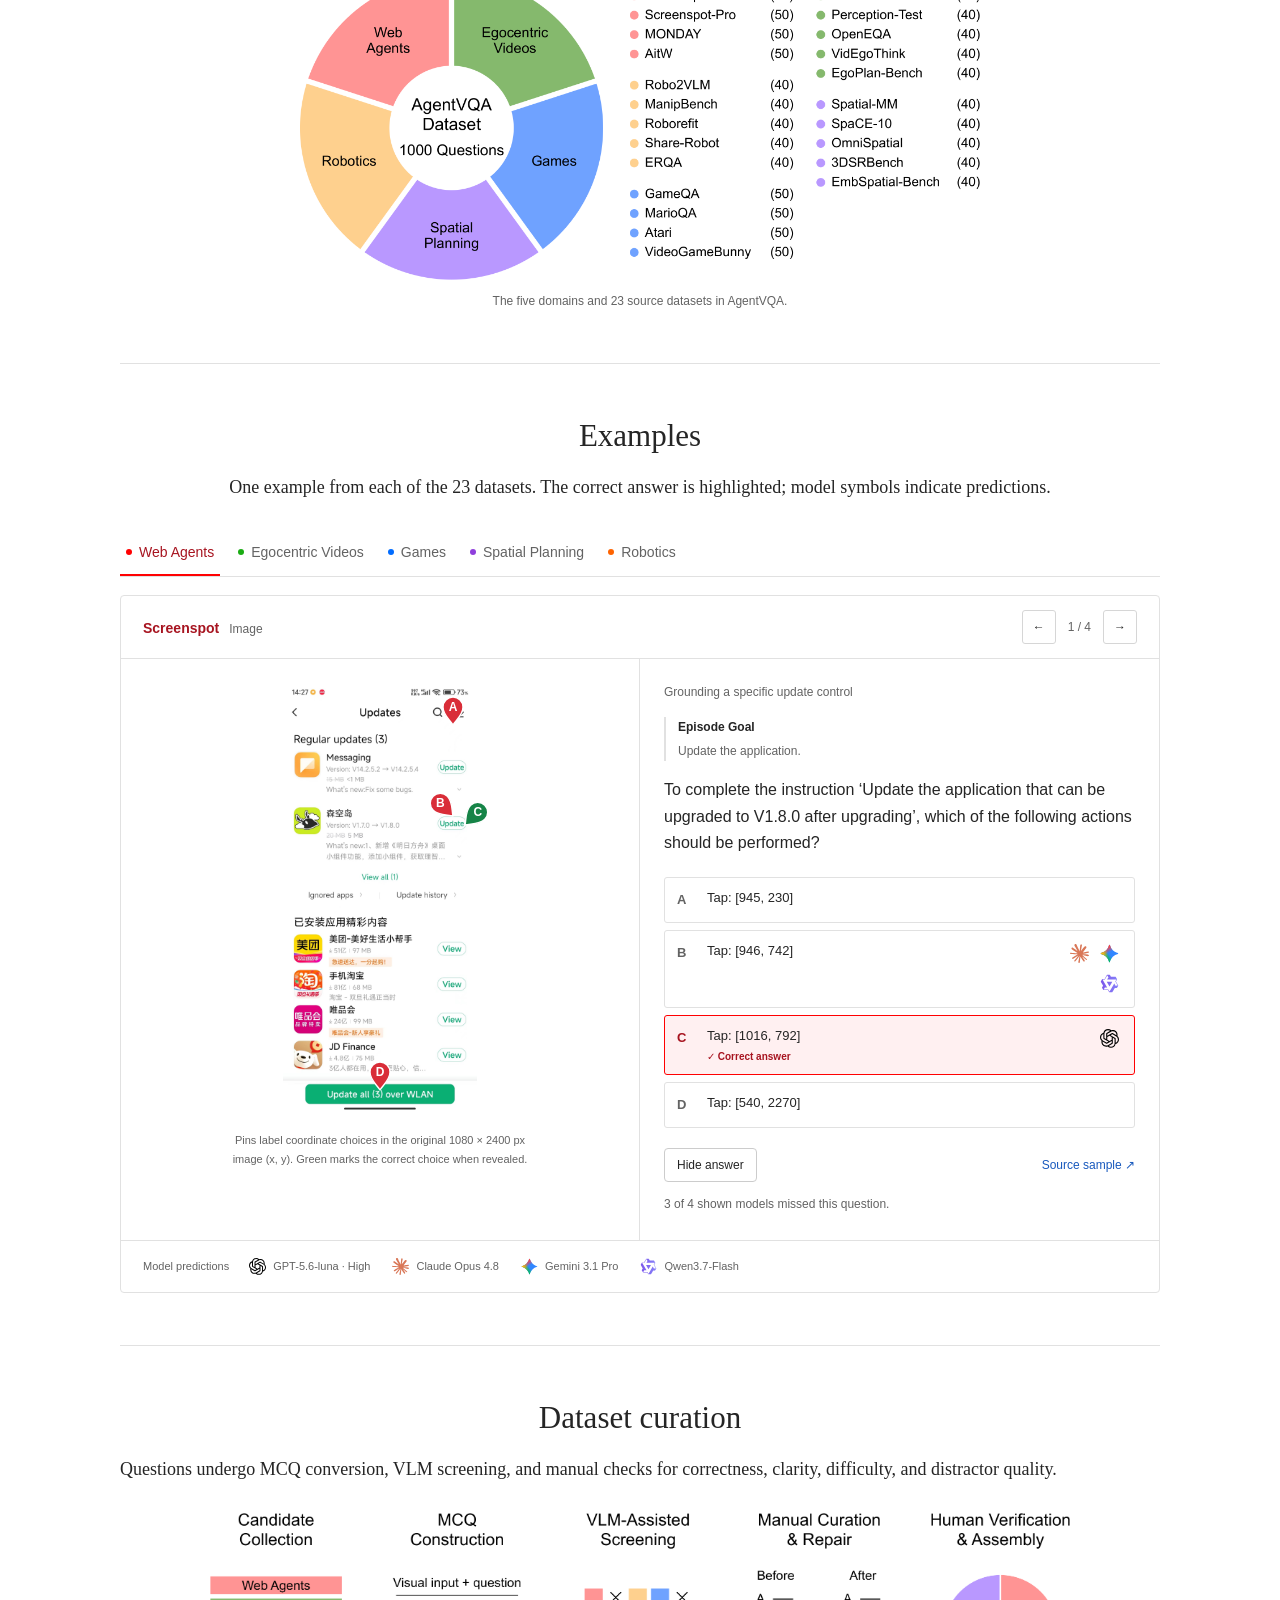
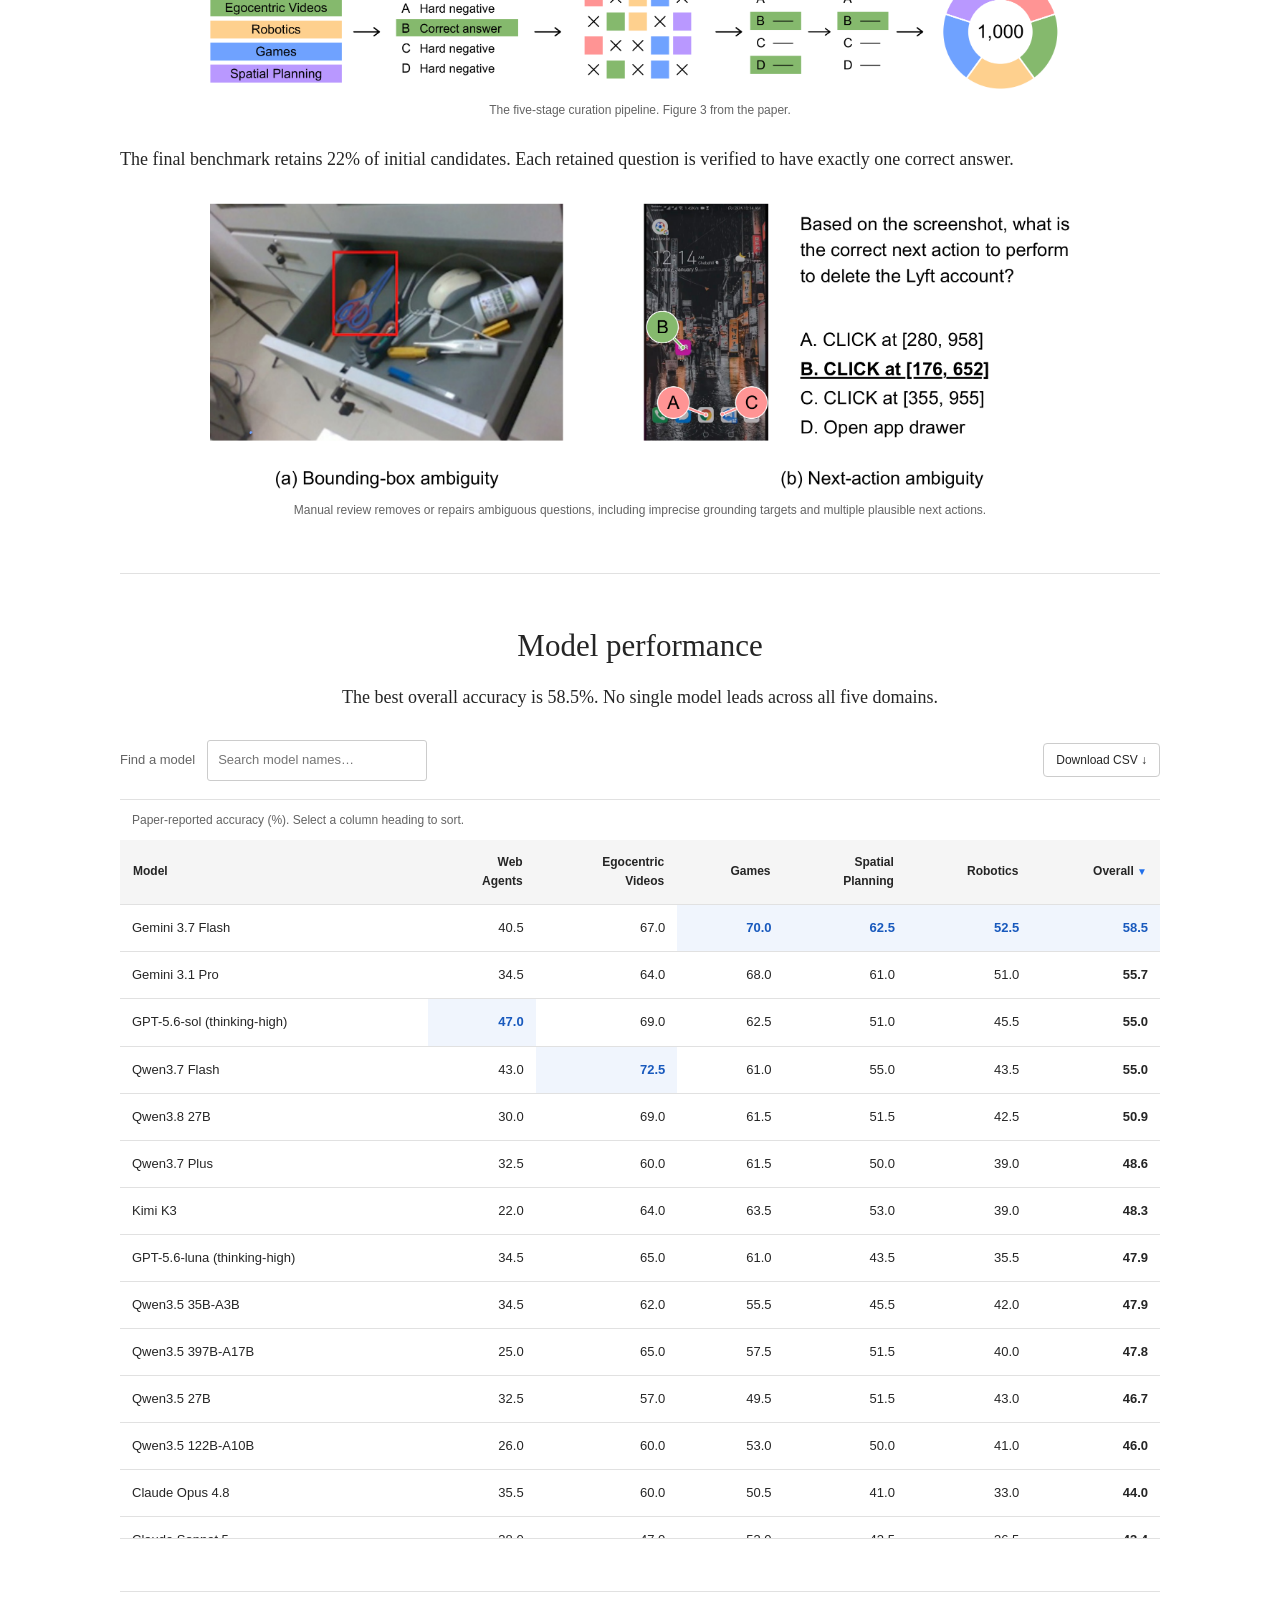
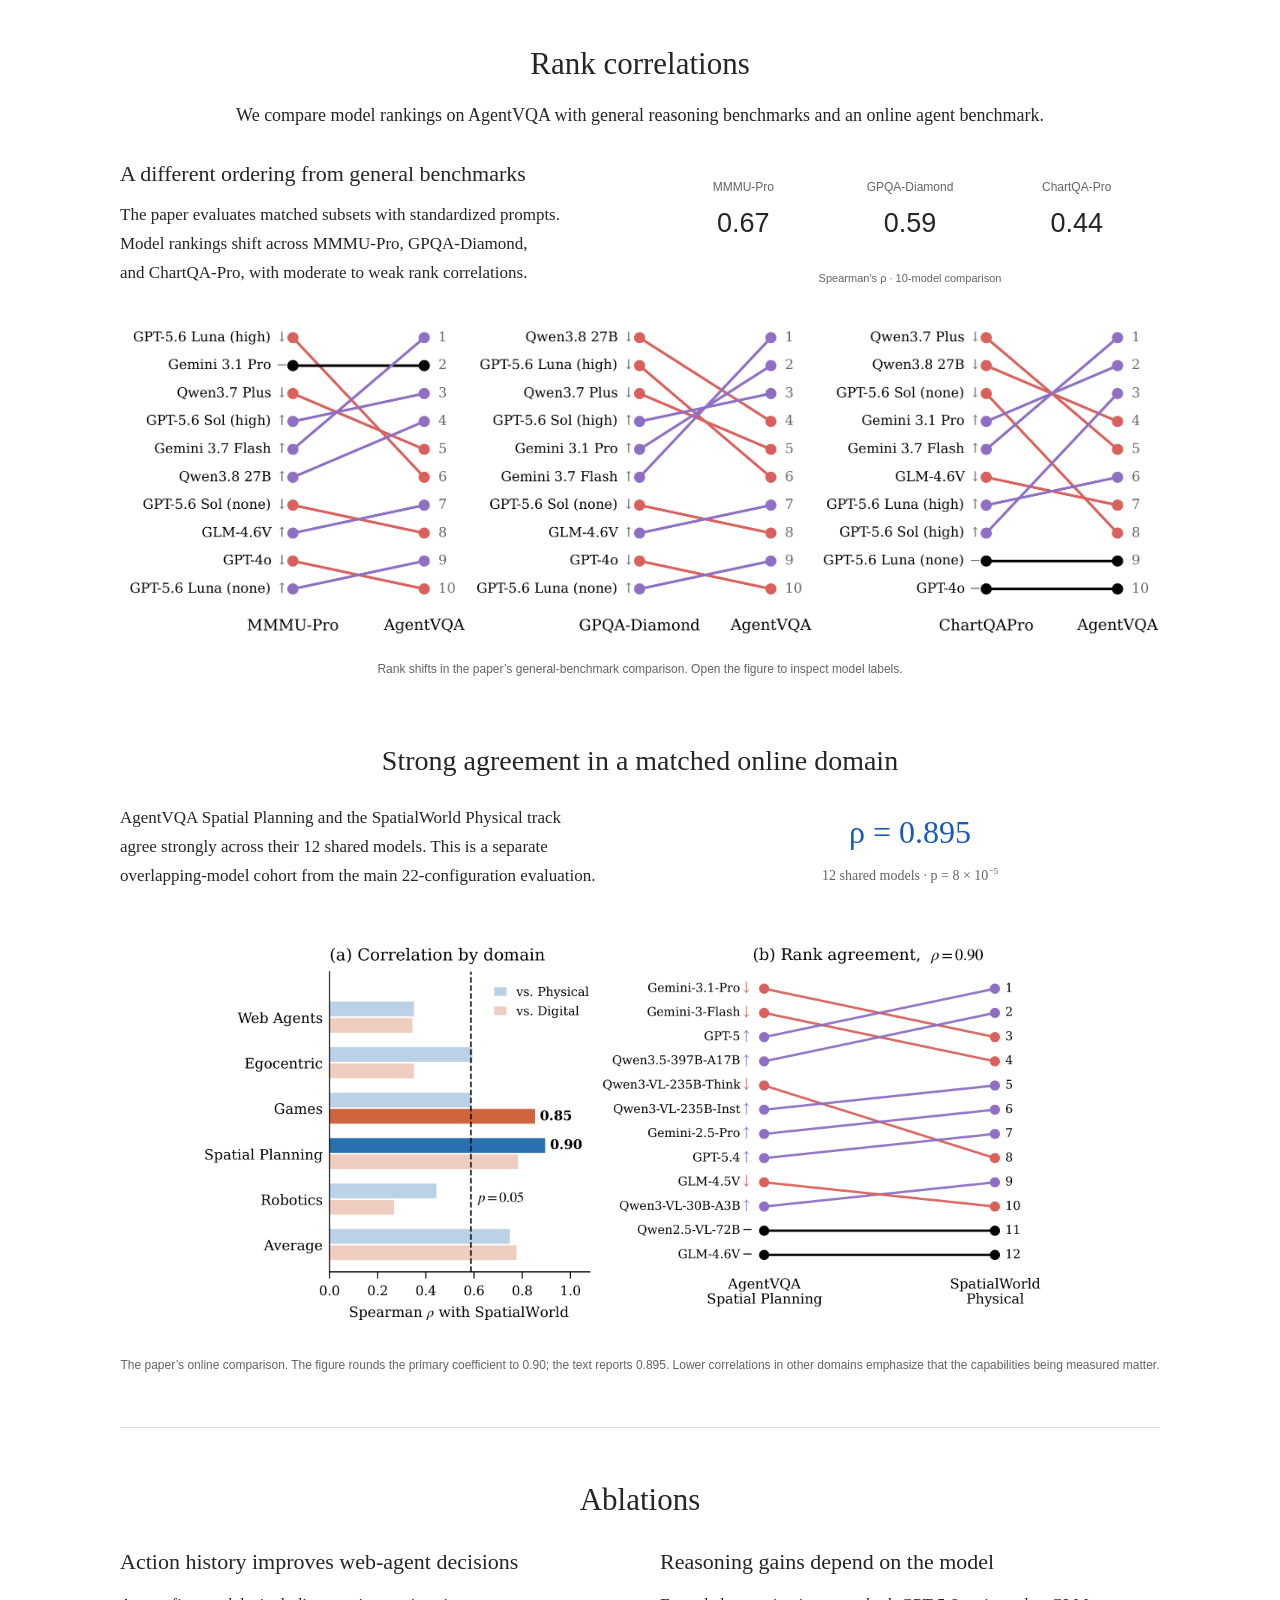
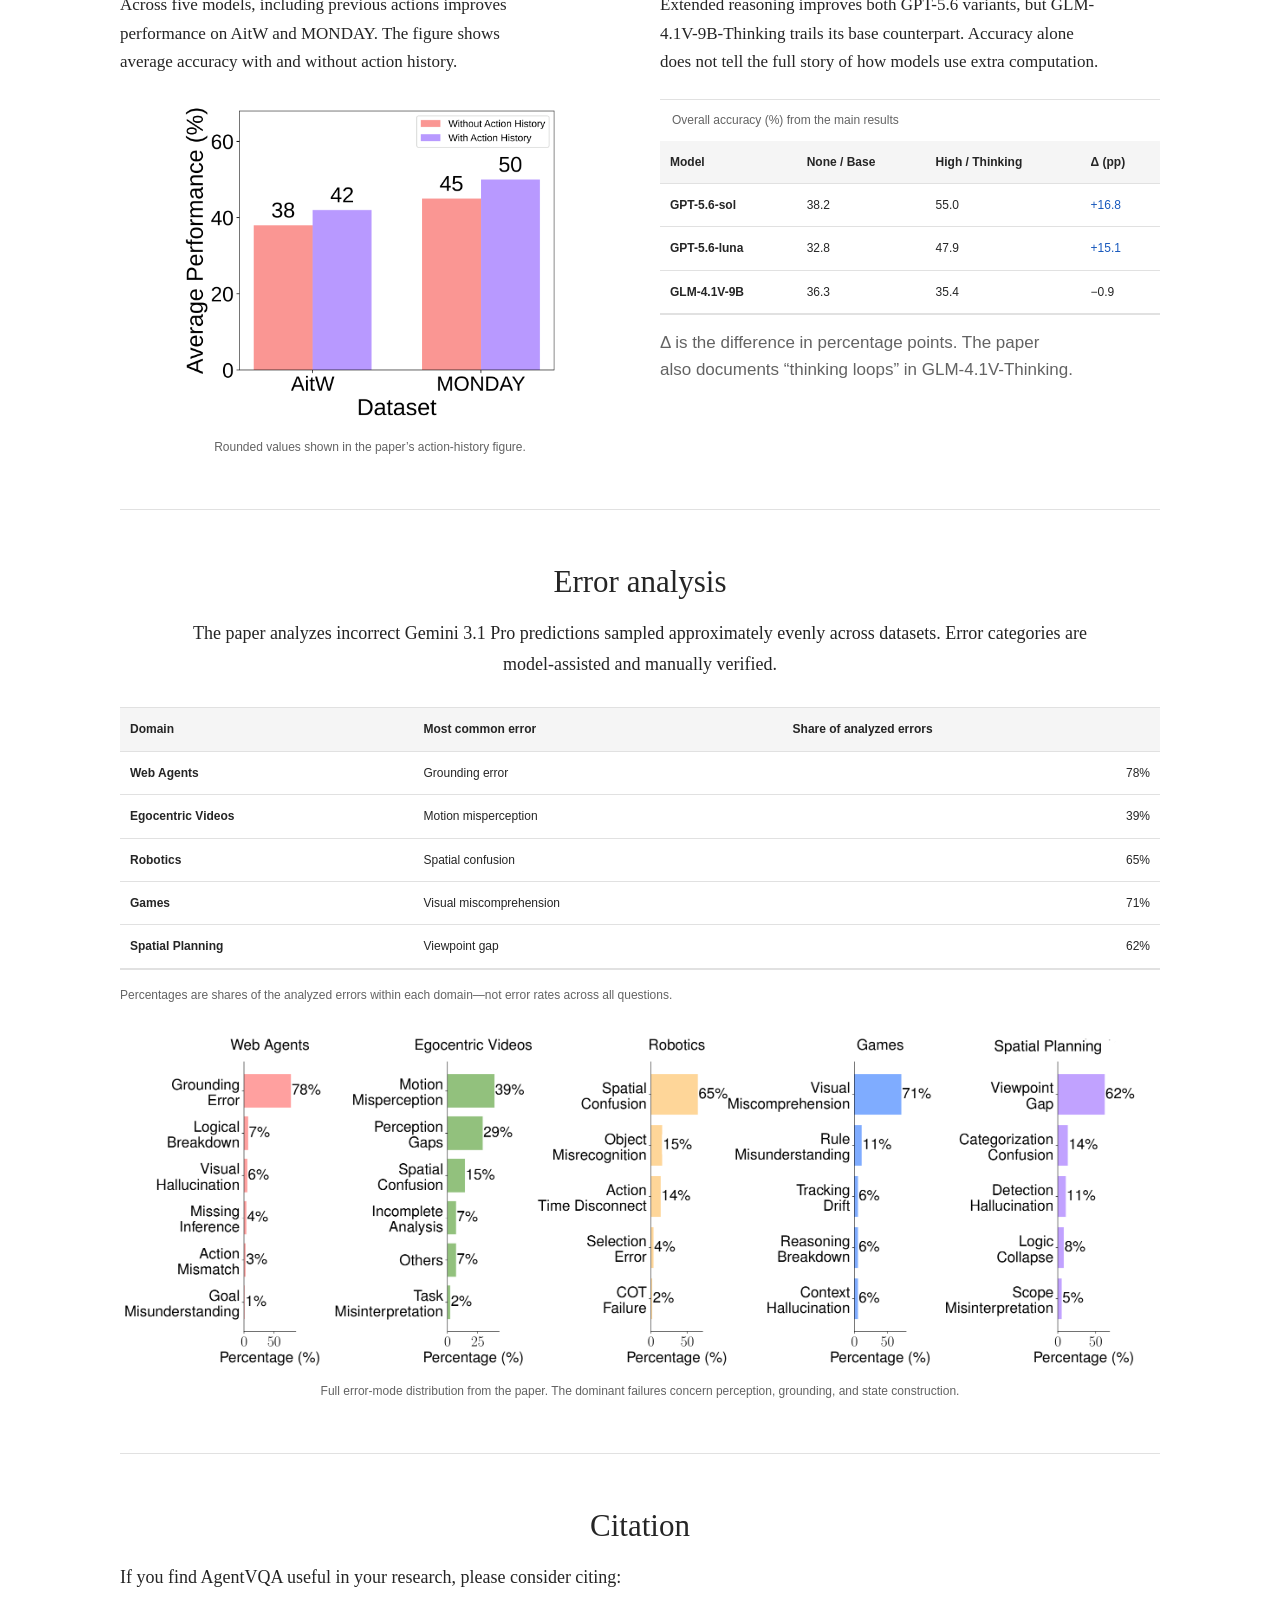
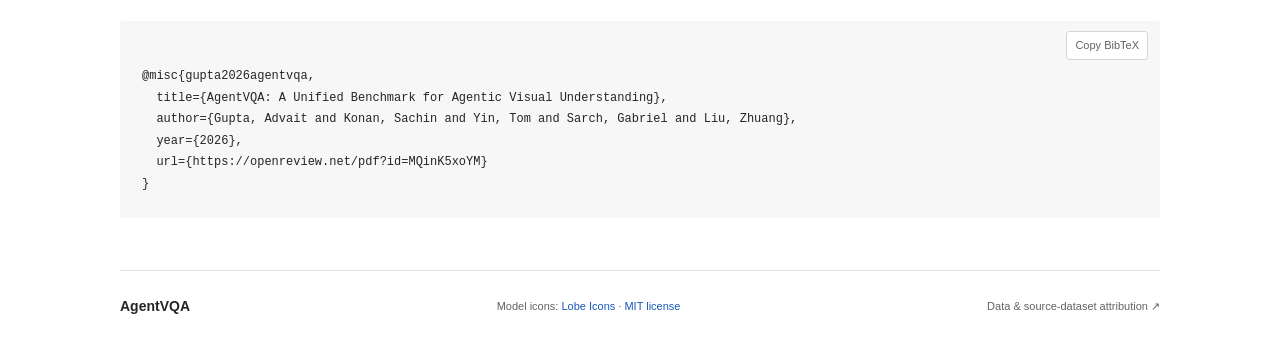
==== commit 842ed9c3: "merge results page to overview and update figures" ====
--- a/docs/results.html
+++ b/docs/results.html
@@ -3,50 +3,10 @@
 <head>
   <meta charset="utf-8">
   <meta name="viewport" content="width=device-width, initial-scale=1">
-  <meta name="description" content="AgentVQA paper results: 22 model configurations, five domains, rank correlations with general and online benchmarks, action-history analysis, and error modes.">
-  <meta name="theme-color" content="#206feb">
-  <meta property="og:title" content="AgentVQA — Results & Analysis">
-  <meta property="og:image" content="https://zlab-princeton.github.io/AgentVQA/assets/overview.png">
-  <title>Results &amp; Analysis — AgentVQA</title>
-  <link rel="canonical" href="https://zlab-princeton.github.io/AgentVQA/results.html">
-  <link rel="icon" href="assets/favicon.svg" type="image/svg+xml">
-  <link rel="stylesheet" href="styles.css?v=20261020-4">
-  <script defer src="data.js?v=20261020-2"></script>
-  <script defer src="site.js?v=20261020-2"></script>
+  <meta http-equiv="refresh" content="0; url=./#performance">
+  <link rel="canonical" href="https://zlab-princeton.github.io/AgentVQA/">
+  <title>Results — AgentVQA</title>
+  <script>window.location.replace("./" + (window.location.hash || "#performance"));</script>
 </head>
-<body>
-  <a class="skip-link" href="#main">Skip to content</a>
-  <header class="site-header"><div class="nav-shell"><a class="brand" href="./" aria-label="AgentVQA home">AgentVQA</a><nav aria-label="Main navigation"><a href="./">Overview</a><a href="results.html" aria-current="page">Results</a></nav></div></header>
-  <main id="main">
-    <section class="section-shell results-hero"><h1>Results and analysis</h1><p>Model performance, rank correlations, ablations, and error analysis from the AgentVQA paper.</p><div class="section-jumps"><a href="#performance">Model performance</a><a href="#correlations">Rank correlations</a><a href="#ablations">Ablations</a><a href="#error-modes">Error modes</a></div></section>
-
-    <section id="performance" class="section-shell section-block" aria-labelledby="performance-title">
-      <div class="section-heading centered-heading"><h2 id="performance-title">Model performance</h2><p>The best overall accuracy is 58.5%. No single model leads across <span class="text-tail">all five domains.</span></p></div>
-      <div class="table-toolbar"><label for="model-search">Find a model <input type="search" id="model-search" placeholder="Search model names…" autocomplete="off"></label><a class="button small" href="assets/results.csv" download>Download CSV ↓</a></div>
-      <div class="table-scroll" tabindex="0" role="region" aria-label="Model accuracy table, scroll to see all rows and columns"><table class="results-table"><caption>Paper-reported accuracy (%). Select a column heading to sort.</caption><thead><tr><th scope="col" data-column="model"><button type="button">Model <span class="sort-mark"></span></button></th><th scope="col" data-column="0"><button type="button">Web<br>Agents <span class="sort-mark"></span></button></th><th scope="col" data-column="1"><button type="button">Egocentric<br>Videos <span class="sort-mark"></span></button></th><th scope="col" data-column="2"><button type="button">Games <span class="sort-mark"></span></button></th><th scope="col" data-column="3"><button type="button">Spatial<br>Planning <span class="sort-mark"></span></button></th><th scope="col" data-column="4"><button type="button">Robotics <span class="sort-mark"></span></button></th><th scope="col" data-column="5"><button type="button">Overall <span class="sort-mark"></span></button></th></tr></thead><tbody id="results-body"></tbody></table></div>
-      <noscript><p>Download the <a href="assets/results.csv">results CSV</a> to view every model score without JavaScript.</p></noscript>
-    </section>
-
-    <section id="correlations" class="tinted-section" aria-labelledby="correlation-title"><div class="section-shell section-block">
-      <div class="section-heading centered-heading"><h2 id="correlation-title">Rank correlations</h2><p>We compare model rankings on AgentVQA with general reasoning benchmarks and an <span class="text-tail">online agent benchmark.</span></p></div>
-      <div class="correlation-intro"><div><h3>A different ordering from general benchmarks</h3><p>The paper evaluates matched subsets with standardized prompts. Model rankings shift across MMMU-Pro, GPQA-Diamond, and ChartQA-Pro, with moderate to weak rank correlations.</p></div><div class="rho-cards"><div><span>MMMU-Pro</span><strong>0.67</strong></div><div><span>GPQA-Diamond</span><strong>0.59</strong></div><div><span>ChartQA-Pro</span><strong>0.44</strong></div><p>Spearman’s ρ · 10-model comparison</p></div></div>
-      <figure class="figure-shell"><a href="assets/correlation-general.png" target="_blank" rel="noopener"><img src="assets/correlation-general.png" alt="Rank comparisons for ten models between AgentVQA and MMMU-Pro, GPQA-Diamond, and ChartQA-Pro." loading="lazy"></a><figcaption>Rank shifts in the paper’s general-benchmark comparison. Open the figure to inspect model labels.</figcaption></figure>
-      <div class="online-heading"><h3>Strong agreement in a matched online domain</h3><div><p>AgentVQA Spatial Planning and the SpatialWorld Physical track agree strongly across their 12 shared models. This is a separate overlapping-model cohort from the main 22-configuration evaluation.</p></div><div class="online-stat"><strong>ρ = 0.895</strong><span>12 shared models · p = 8 × 10<sup>−5</sup></span></div></div>
-      <figure class="figure-shell online-figure"><a href="assets/correlation-online.png" target="_blank" rel="noopener"><img src="assets/correlation-online.png" alt="Correlations between AgentVQA domains and SpatialWorld Physical and Digital tracks, with model ranks for the matched spatial-planning comparison." loading="lazy"></a><figcaption>The paper’s online comparison. The figure rounds the primary coefficient to 0.90; the text reports 0.895. Lower correlations in other domains emphasize that the capabilities being measured matter.</figcaption></figure>
-    </div></section>
-
-    <section id="ablations" class="section-shell section-block" aria-labelledby="ablation-title">
-      <div class="section-heading"><h2 id="ablation-title">Ablations</h2></div>
-      <div class="ablation-grid"><article><h3>Action history improves web-agent decisions</h3><p>Across five models, including previous actions improves performance on AitW and MONDAY. The figure shows average accuracy with and without action history.</p><figure class="figure-shell history-figure"><a href="assets/action-history.png" target="_blank" rel="noopener"><img src="assets/action-history.png" alt="Action-history ablation: AitW rises from 38 to 42 percent, and MONDAY from 45 to 50 percent, as rounded in the paper figure." loading="lazy"></a><figcaption>Rounded values shown in the paper’s action-history figure.</figcaption></figure></article><article><h3>Reasoning gains depend on the model</h3><p>Extended reasoning improves both GPT-5.6 variants, but GLM-4.1V-9B-Thinking trails its base counterpart. Accuracy alone does not tell the full story of how models use extra computation.</p><div class="table-scroll"><table class="compact-table"><caption>Overall accuracy (%) from the main results</caption><thead><tr><th>Model</th><th>None / Base</th><th>High / Thinking</th><th>Δ (pp)</th></tr></thead><tbody><tr><th>GPT-5.6-sol</th><td>38.2</td><td>55.0</td><td class="delta">+16.8</td></tr><tr><th>GPT-5.6-luna</th><td>32.8</td><td>47.9</td><td class="delta">+15.1</td></tr><tr><th>GLM-4.1V-9B</th><td>36.3</td><td>35.4</td><td>−0.9</td></tr></tbody></table></div><p class="small-note">Δ is the difference in percentage points. The paper also documents “thinking loops” in GLM-4.1V-Thinking.</p></article></div>
-    </section>
-
-    <section id="error-modes" class="tinted-section" aria-labelledby="errors-title"><div class="section-shell section-block">
-      <div class="section-heading centered-heading"><h2 id="errors-title">Error analysis</h2><p>The paper analyzes incorrect Gemini 3.1 Pro predictions sampled approximately evenly across datasets. Error categories are <span class="text-tail">model-assisted and manually verified.</span></p></div>
-      <div class="table-scroll" tabindex="0" role="region" aria-label="Dominant error categories by domain"><table class="compact-table error-table"><thead><tr><th scope="col">Domain</th><th scope="col">Most common error</th><th scope="col">Share of analyzed errors</th></tr></thead><tbody><tr><th scope="row">Web Agents</th><td>Grounding error</td><td>78%</td></tr><tr><th scope="row">Egocentric Videos</th><td>Motion misperception</td><td>39%</td></tr><tr><th scope="row">Robotics</th><td>Spatial confusion</td><td>65%</td></tr><tr><th scope="row">Games</th><td>Visual miscomprehension</td><td>71%</td></tr><tr><th scope="row">Spatial Planning</th><td>Viewpoint gap</td><td>62%</td></tr></tbody></table></div>
-      <p class="small-note">Percentages are shares of the analyzed errors within each domain—not error rates across all questions.</p>
-      <figure class="figure-shell"><a href="assets/errors.png" target="_blank" rel="noopener"><img src="assets/errors.png" alt="Paper distribution of error categories across Web Agents, Egocentric Videos, Robotics, Games, and Spatial Planning." loading="lazy"></a><figcaption>Full error-mode distribution from the paper. The dominant failures concern perception, grounding, and state construction.</figcaption></figure>
-    </div></section>
-  </main>
-  <footer class="site-footer section-shell"><a class="brand" href="./">AgentVQA</a><p>A unified benchmark for agentic visual understanding.</p><a href="./#citation-title">Citation ↑</a></footer>
-</body>
+<body><p>Results are now on the <a href="./#performance">AgentVQA project page</a>.</p></body>
 </html>
